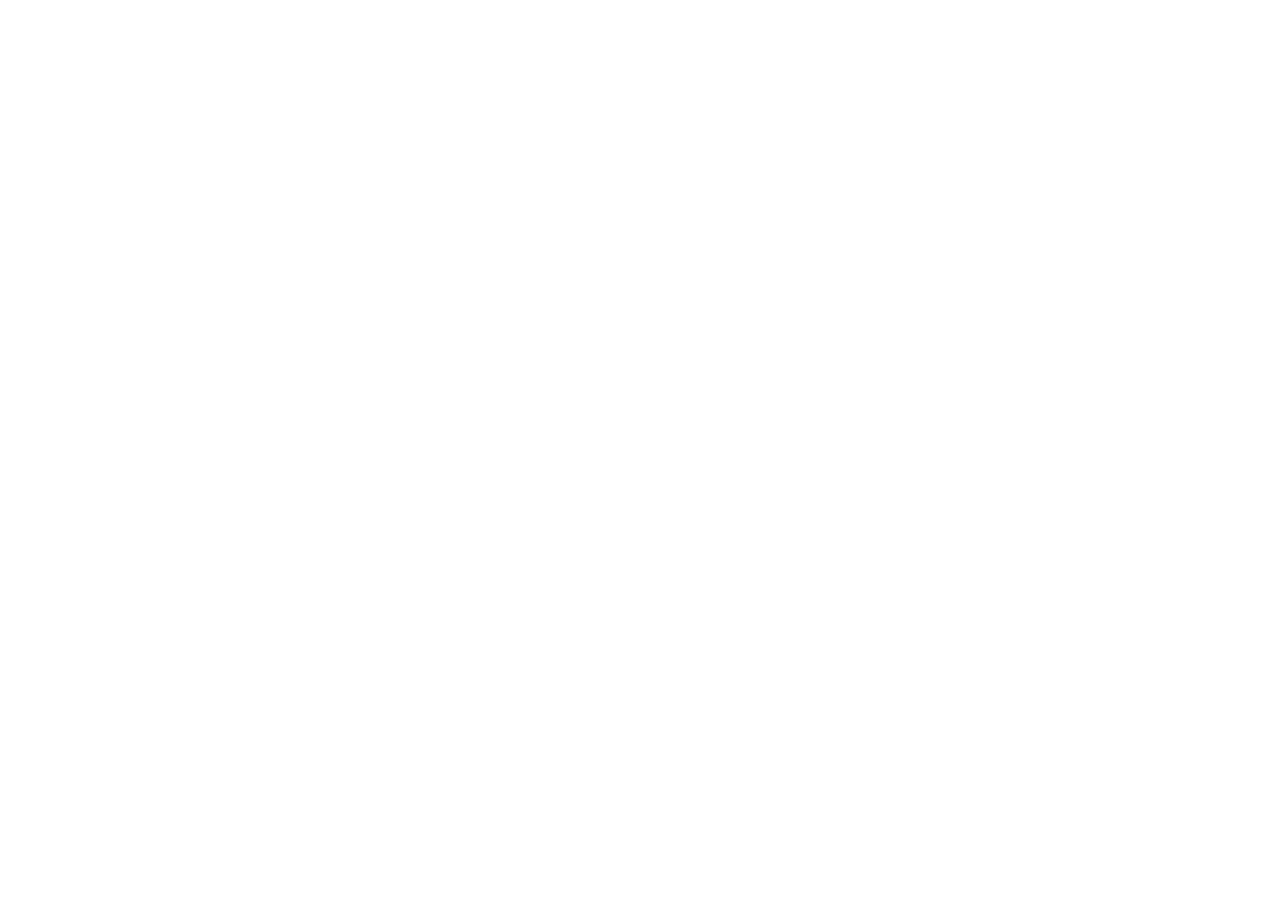
==== index.html @ 2f070b0a "1" ====
<!DOCTYPE html>
<html lang="en">
  <head>
    <meta charset="UTF-8">
    <meta name="viewport" content="width=device-width, initial-scale=1.0">
    <title> Мій сайт </title>
    <link rel="stylesheet" href="style.css">
  </head>
<body>
    <header>
        <!-- МЕНЮ -->
    </header>

    <main>
        <!-- КОНТЕНТ -->
    </main>

    <footer>
        <!-- КОНТАКТНА ІНФОРМАЦІЯ -->
    </footer>
</body>
</html>
---- style.css ----
/* ВАШІ СТИЛІ */
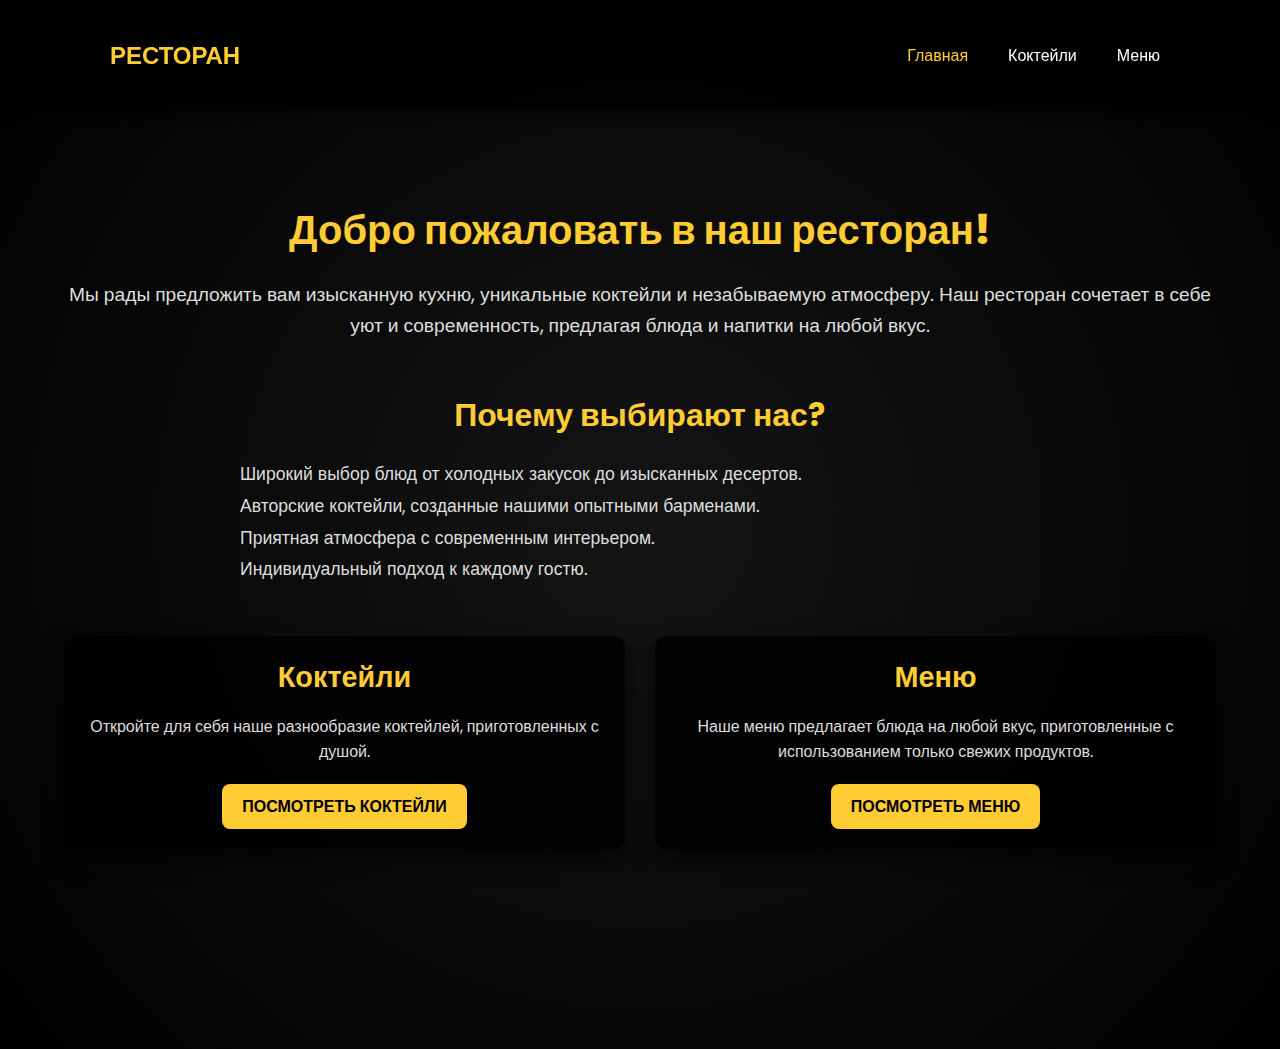
==== commit bfffd8a2: "change" ====
--- a/index.html
+++ b/index.html
@@ -3,20 +3,65 @@
   <head>
     <meta charset="UTF-8">
     <meta name="viewport" content="width=device-width, initial-scale=1.0">
-    <title> Мій сайт </title>
+    <title>Главная</title>
     <link rel="stylesheet" href="style.css">
+    <link rel="stylesheet" href="index.css">
+    <link
+      rel="stylesheet"
+      href="https://unicons.iconscout.com/release/v4.0.0/css/line.css"
+    />
   </head>
-<body>
-    <header>
-        <!-- МЕНЮ -->
+  <body>
+    <!-- Шапка -->
+    <header class="header">
+      <nav class="nav">
+        <a href="index.html" class="nav_logo">Ресторан</a>
+        <ul class="nav_items">
+          <li><a href="index.html" class="nav_link active">Главная</a></li>
+          <li><a href="coctails.html" class="nav_link">Коктейли</a></li>
+          <li><a href="menu.html" class="nav_link">Меню</a></li>
+        </ul>
+      </nav>
     </header>
 
-    <main>
-        <!-- КОНТЕНТ -->
+    <!-- Основной контент -->
+    <main class="main-container">
+      <!-- Приветственный блок -->
+      <section class="welcome-section">
+        <h1 class="welcome-title">Добро пожаловать в наш ресторан!</h1>
+        <p class="welcome-text">
+          Мы рады предложить вам изысканную кухню, уникальные коктейли и незабываемую атмосферу. 
+          Наш ресторан сочетает в себе уют и современность, предлагая блюда и напитки на любой вкус.
+        </p>
+      </section>
+
+      <!-- Почему выбрать нас -->
+      <section class="why-us-section">
+        <h2 class="why-us-title">Почему выбирают нас?</h2>
+        <ul class="why-us-list">
+          <li>Широкий выбор блюд от холодных закусок до изысканных десертов.</li>
+          <li>Авторские коктейли, созданные нашими опытными барменами.</li>
+          <li>Приятная атмосфера с современным интерьером.</li>
+          <li>Индивидуальный подход к каждому гостю.</li>
+        </ul>
+      </section>
+
+      <!-- Разделы -->
+      <section class="sections">
+        <!-- Коктейли -->
+        <div class="section-card">
+          <h2 class="section-title">Коктейли</h2>
+          <p class="section-text">Откройте для себя наше разнообразие коктейлей, приготовленных с душой.</p>
+          <a href="coctails.html" class="section-button">Посмотреть коктейли</a>
+        </div>
+
+        <!-- Меню -->
+        <div class="section-card">
+          <h2 class="section-title">Меню</h2>
+          <p class="section-text">Наше меню предлагает блюда на любой вкус, приготовленные с использованием только свежих продуктов.</p>
+          <a href="menu.html" class="section-button">Посмотреть меню</a>
+        </div>
+      </section>
     </main>
-
-    <footer>
-        <!-- КОНТАКТНА ІНФОРМАЦІЯ -->
-    </footer>
-</body>
-</html>+  </body>
+</html>
--- a/style.css
+++ b/style.css
@@ -1 +1,53 @@
-/* ВАШІ СТИЛІ */+@import url("https://fonts.googleapis.com/css2?family=Poppins:wght@200;300;400;500;600;700&display=swap");
+
+* {
+  margin: 0;
+  padding: 0;
+  box-sizing: border-box;
+  font-family: "Poppins", sans-serif;
+}
+
+a {
+  text-decoration: none;
+}
+
+.header {
+  position: fixed;
+  top: 0;
+  width: 100%;
+  background-color: rgba(0, 0, 0, 0.7);
+  z-index: 100;
+  padding: 0 20px;
+  box-shadow: 0 4px 12px rgba(0, 0, 0, 0.2);
+}
+
+.nav {
+  max-width: 1100px;
+  margin: 0 auto;
+  display: flex;
+  height: 80px;
+  align-items: center;
+  justify-content: space-between;
+}
+
+.nav_logo {
+  font-size: 1.8rem;
+  font-weight: bold;
+  color: #f3f3f3;
+}
+
+.nav_items {
+  display: flex;
+  gap: 25px;
+}
+
+.nav_link {
+  color: #f3f3f3;
+  font-size: 1.1rem;
+  transition: color 0.3s, transform 0.3s;
+}
+
+.nav_link:hover {
+  color: #d2691e;
+  transform: scale(1.1);
+}
--- a/index.css
+++ b/index.css
@@ -0,0 +1,194 @@
+@import url("https://fonts.googleapis.com/css2?family=Poppins:wght@200;300;400;500;600;700&display=swap");
+
+* {
+  margin: 0;
+  padding: 0;
+  box-sizing: border-box;
+  font-family: "Poppins", sans-serif;
+}
+
+body {
+  background: radial-gradient(circle, rgba(20, 20, 20, 1), rgba(0, 0, 0, 1));
+  color: #fff;
+  margin: 0;
+  font-family: "Poppins", sans-serif;
+  display: flex;
+  justify-content: center;
+  flex-direction: column;
+  align-items: center;
+  padding: 50px 0;
+  min-height: 100vh;
+}
+
+.header {
+  position: fixed;
+  top: 0;
+  width: 100%;
+  background: rgba(0, 0, 0, 0.8);
+  padding: 15px 0;
+  box-shadow: 0 2px 10px rgba(0, 0, 0, 0.6);
+  z-index: 10;
+}
+
+.nav {
+  display: flex;
+  justify-content: space-between;
+  align-items: center;
+  padding: 0 20px;
+}
+
+.nav_logo {
+  font-size: 1.5rem;
+  font-weight: 700;
+  color: #ffcc33;
+  text-transform: uppercase;
+}
+
+.nav_items {
+  list-style: none;
+  display: flex;
+  gap: 20px;
+  padding: 0;
+}
+
+.nav_link {
+  color: #fff;
+  text-decoration: none;
+  font-size: 1rem;
+  font-weight: 500;
+  padding: 5px 10px;
+  transition: color 0.3s;
+}
+
+.nav_link.active,
+.nav_link:hover {
+  color: #ffcc33;
+}
+
+.main-container {
+  width: 90%;
+  max-width: 1200px;
+  margin: 150px auto;
+  text-align: center;
+}
+
+.welcome-section {
+  margin-bottom: 50px;
+}
+
+.welcome-title {
+  font-size: 2.5rem;
+  color: #ffcc33;
+  font-weight: 800;
+  margin-bottom: 20px;
+}
+
+.welcome-text {
+  font-size: 1.2rem;
+  line-height: 1.6;
+  color: #ddd;
+  margin-bottom: 30px;
+}
+
+.why-us-section {
+  margin-bottom: 50px;
+}
+
+.why-us-title {
+  font-size: 2rem;
+  color: #ffcc33;
+  margin-bottom: 20px;
+}
+
+.why-us-list {
+  list-style: none;
+  color: #ddd;
+  font-size: 1.1rem;
+  line-height: 1.8;
+  text-align: left;
+  margin: 0 auto;
+  max-width: 800px;
+}
+
+.sections {
+  display: flex;
+  gap: 30px;
+  justify-content: center;
+}
+
+.section-card {
+  background: rgba(0, 0, 0, 0.8);
+  padding: 20px;
+  border-radius: 12px;
+  box-shadow: 0 10px 20px rgba(0, 0, 0, 0.6);
+  text-align: center;
+  flex: 1;
+  transition: transform 0.3s, box-shadow 0.3s;
+}
+
+.section-card:hover {
+  transform: translateY(-10px);
+  box-shadow: 0 12px 25px rgba(255, 204, 51, 0.6), 0 6px 15px rgba(0, 0, 0, 0.6);
+}
+
+.section-title {
+  font-size: 1.8rem;
+  color: #ffcc33;
+  margin-bottom: 15px;
+}
+
+.section-text {
+  font-size: 1rem;
+  color: #ddd;
+  margin-bottom: 20px;
+}
+
+.section-button {
+  display: inline-block;
+  padding: 10px 20px;
+  font-size: 1rem;
+  font-weight: 600;
+  text-transform: uppercase;
+  color: #000;
+  background: #ffcc33;
+  border-radius: 8px;
+  text-decoration: none;
+  transition: background 0.3s, transform 0.3s;
+}
+
+.section-button:hover {
+  background: #ff5733;
+  transform: scale(1.05);
+}
+
+.contact-section {
+  margin-top: 50px;
+}
+
+.contact-title {
+  font-size: 2rem;
+  color: #ffcc33;
+  margin-bottom: 20px;
+}
+
+.contact-text {
+  font-size: 1rem;
+  color: #ddd;
+  margin-bottom: 15px;
+}
+
+.contact-info {
+  font-size: 1.1rem;
+  color: #fff;
+  margin-bottom: 5px;
+}
+
+@media (max-width: 768px) {
+  .sections {
+    flex-direction: column;
+  }
+
+  .section-card {
+    margin-bottom: 20px;
+  }
+}
